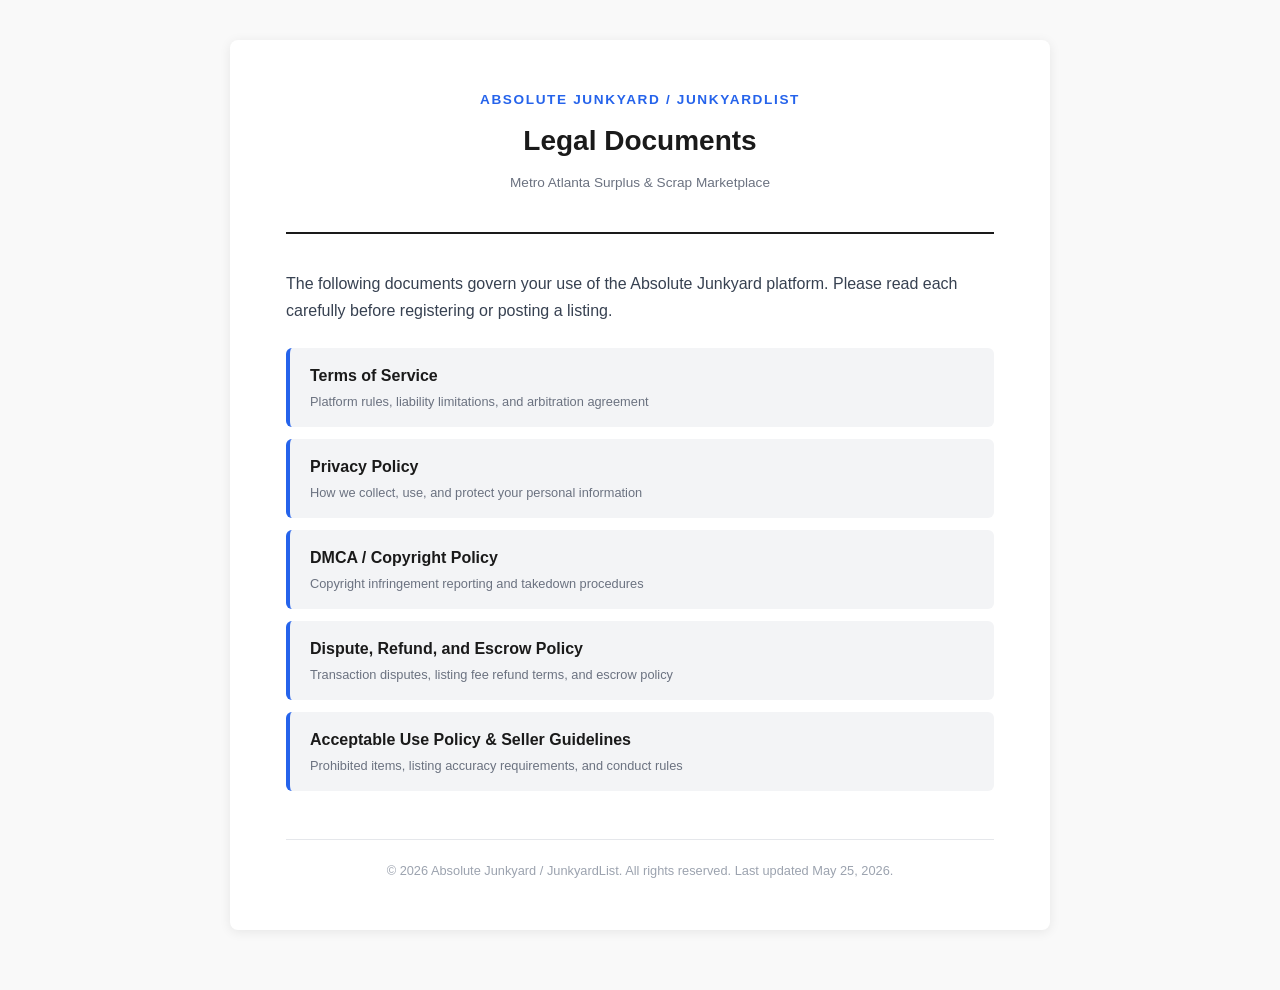
==== index.html @ 3ab75bab "V3.1 legal documents - initial publish" ====
<!DOCTYPE html>
<html lang="en">
<head>
  <meta charset="UTF-8" />
  <meta name="viewport" content="width=device-width, initial-scale=1.0" />
  <title>Legal Documents — Absolute Junkyard</title>
  <link rel="stylesheet" href="style.css" />
  <style>
    .doc-list { list-style: none; margin: 0; padding: 0; }
    .doc-list li { margin-bottom: 12px; }
    .doc-list a {
      display: block;
      padding: 14px 20px;
      background: #f3f4f6;
      border-radius: 6px;
      color: #1a1a1a;
      text-decoration: none;
      font-weight: 600;
      border-left: 4px solid #2563eb;
      transition: background 0.15s;
    }
    .doc-list a:hover { background: #e0e7ff; }
    .doc-list a span { font-size: 0.8rem; color: #6b7280; font-weight: 400; display: block; margin-top: 2px; }
  </style>
</head>
<body>
  <div class="page-wrapper">
    <div class="site-header">
      <div class="brand">Absolute Junkyard / JunkyardList</div>
      <h1>Legal Documents</h1>
      <p class="last-updated">Metro Atlanta Surplus &amp; Scrap Marketplace</p>
    </div>

    <p>The following documents govern your use of the Absolute Junkyard platform. Please read each carefully before registering or posting a listing.</p>

    <ul class="doc-list" style="margin-top: 24px;">
      <li>
        <a href="terms.html">
          Terms of Service
          <span>Platform rules, liability limitations, and arbitration agreement</span>
        </a>
      </li>
      <li>
        <a href="privacy.html">
          Privacy Policy
          <span>How we collect, use, and protect your personal information</span>
        </a>
      </li>
      <li>
        <a href="dmca.html">
          DMCA / Copyright Policy
          <span>Copyright infringement reporting and takedown procedures</span>
        </a>
      </li>
      <li>
        <a href="dispute-refund.html">
          Dispute, Refund, and Escrow Policy
          <span>Transaction disputes, listing fee refund terms, and escrow policy</span>
        </a>
      </li>
      <li>
        <a href="acceptable-use.html">
          Acceptable Use Policy &amp; Seller Guidelines
          <span>Prohibited items, listing accuracy requirements, and conduct rules</span>
        </a>
      </li>
    </ul>

    <footer>
      &copy; 2026 Absolute Junkyard / JunkyardList. All rights reserved. Last updated May 25, 2026.
    </footer>
  </div>
</body>
</html>
---- style.css ----
/* Absolute Junkyard V3 — Legal Documents Stylesheet */
* { box-sizing: border-box; margin: 0; padding: 0; }

body {
  font-family: -apple-system, BlinkMacSystemFont, 'Segoe UI', Roboto, sans-serif;
  background: #f9f9f9;
  color: #1a1a1a;
  line-height: 1.7;
  padding: 0 16px 60px;
}

.page-wrapper {
  max-width: 820px;
  margin: 0 auto;
  background: #ffffff;
  padding: 48px 56px;
  border-radius: 8px;
  margin-top: 40px;
  box-shadow: 0 2px 12px rgba(0,0,0,0.08);
}

.site-header {
  text-align: center;
  margin-bottom: 36px;
  padding-bottom: 24px;
  border-bottom: 2px solid #1a1a1a;
}

.site-header .brand {
  font-size: 0.85rem;
  font-weight: 700;
  letter-spacing: 0.12em;
  text-transform: uppercase;
  color: #2563eb;
  margin-bottom: 6px;
}

h1 {
  font-size: 1.75rem;
  font-weight: 800;
  color: #1a1a1a;
  margin-bottom: 6px;
}

.last-updated {
  font-size: 0.85rem;
  color: #6b7280;
}

h2 {
  font-size: 1rem;
  font-weight: 700;
  text-transform: uppercase;
  letter-spacing: 0.05em;
  color: #1a1a1a;
  margin: 32px 0 10px;
  padding-bottom: 6px;
  border-bottom: 1px solid #e5e7eb;
}

p {
  margin-bottom: 14px;
  color: #374151;
}

ul {
  margin: 10px 0 16px 24px;
  color: #374151;
}

ul li {
  margin-bottom: 8px;
}

.warning-block {
  background: #fef3c7;
  border-left: 4px solid #f59e0b;
  padding: 14px 18px;
  margin: 20px 0;
  border-radius: 0 6px 6px 0;
  font-size: 0.9rem;
  color: #92400e;
}

.back-link {
  display: inline-block;
  margin-top: 40px;
  color: #2563eb;
  text-decoration: none;
  font-size: 0.9rem;
  font-weight: 600;
}

.back-link:hover { text-decoration: underline; }

footer {
  text-align: center;
  margin-top: 48px;
  padding-top: 20px;
  border-top: 1px solid #e5e7eb;
  font-size: 0.8rem;
  color: #9ca3af;
}

@media (max-width: 600px) {
  .page-wrapper { padding: 28px 20px; margin-top: 16px; }
  h1 { font-size: 1.4rem; }
}
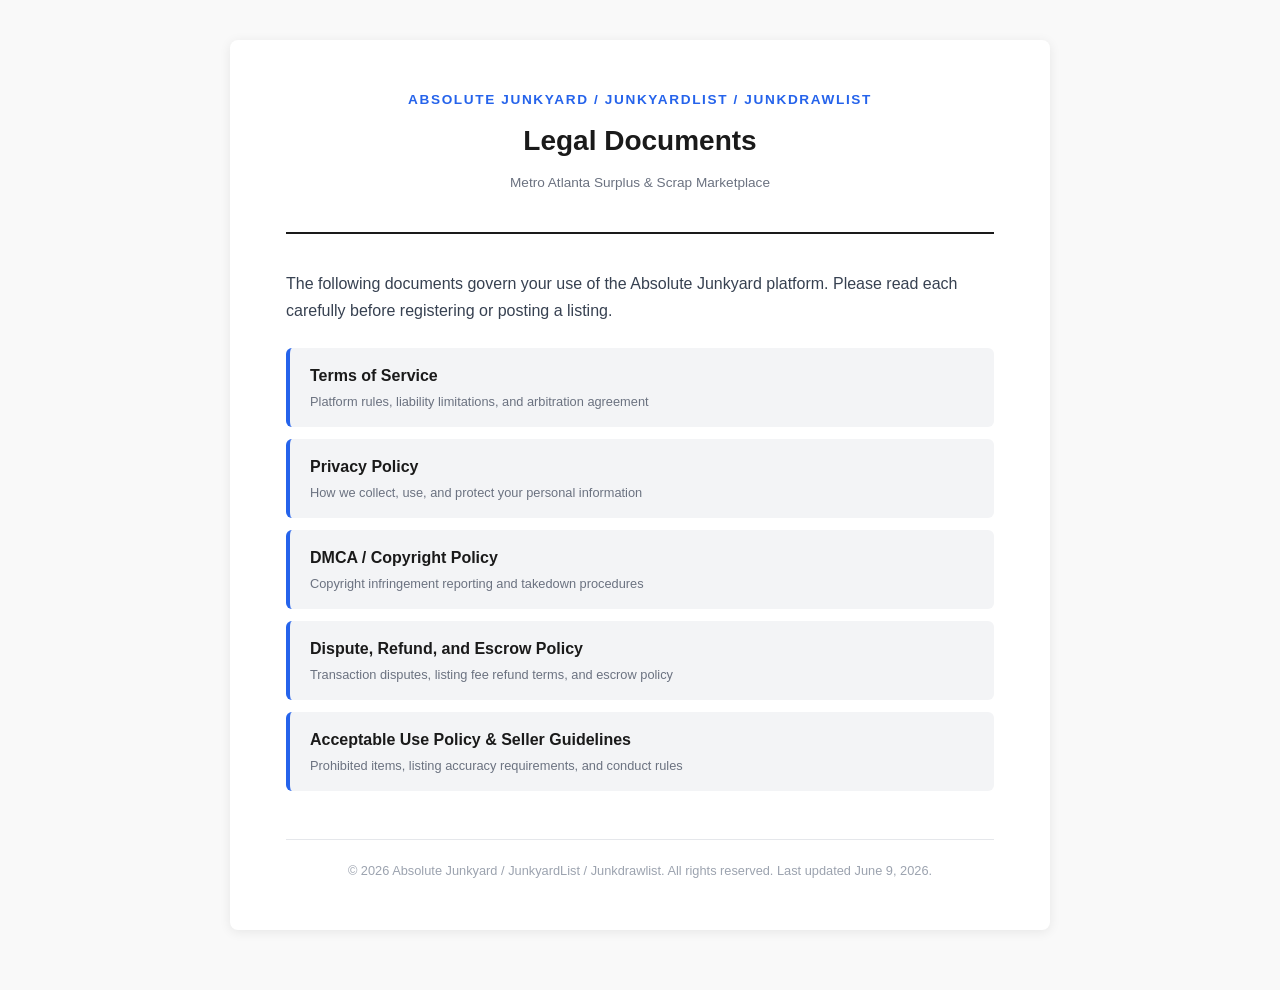
==== commit 32af66cc: "Compliance update" ====
--- a/index.html
+++ b/index.html
@@ -26,7 +26,7 @@
 <body>
   <div class="page-wrapper">
     <div class="site-header">
-      <div class="brand">Absolute Junkyard / JunkyardList</div>
+      <div class="brand">Absolute Junkyard / JunkyardList / Junkdrawlist</div>
       <h1>Legal Documents</h1>
       <p class="last-updated">Metro Atlanta Surplus &amp; Scrap Marketplace</p>
     </div>
@@ -67,7 +67,7 @@
     </ul>
 
     <footer>
-      &copy; 2026 Absolute Junkyard / JunkyardList. All rights reserved. Last updated May 25, 2026.
+      &copy; 2026 Absolute Junkyard / JunkyardList / Junkdrawlist. All rights reserved. Last updated June 9, 2026.
     </footer>
   </div>
 </body>
